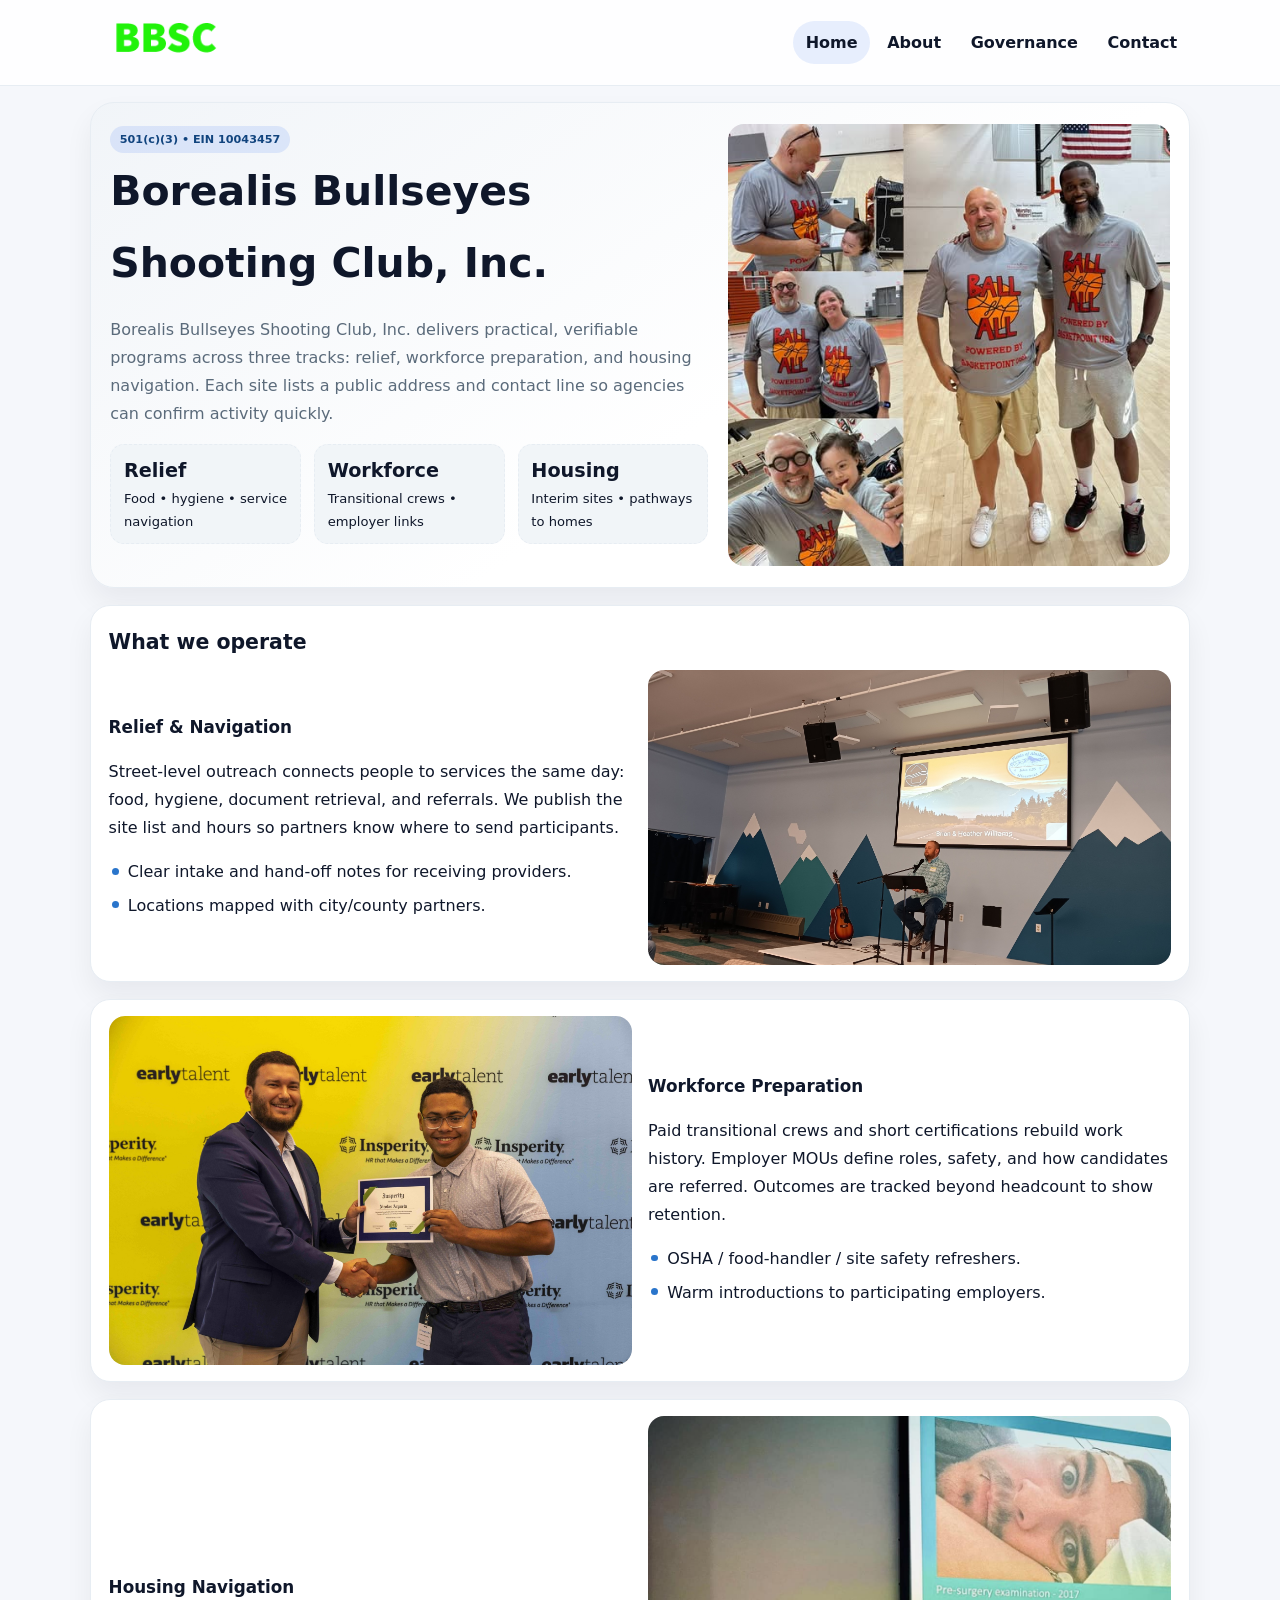
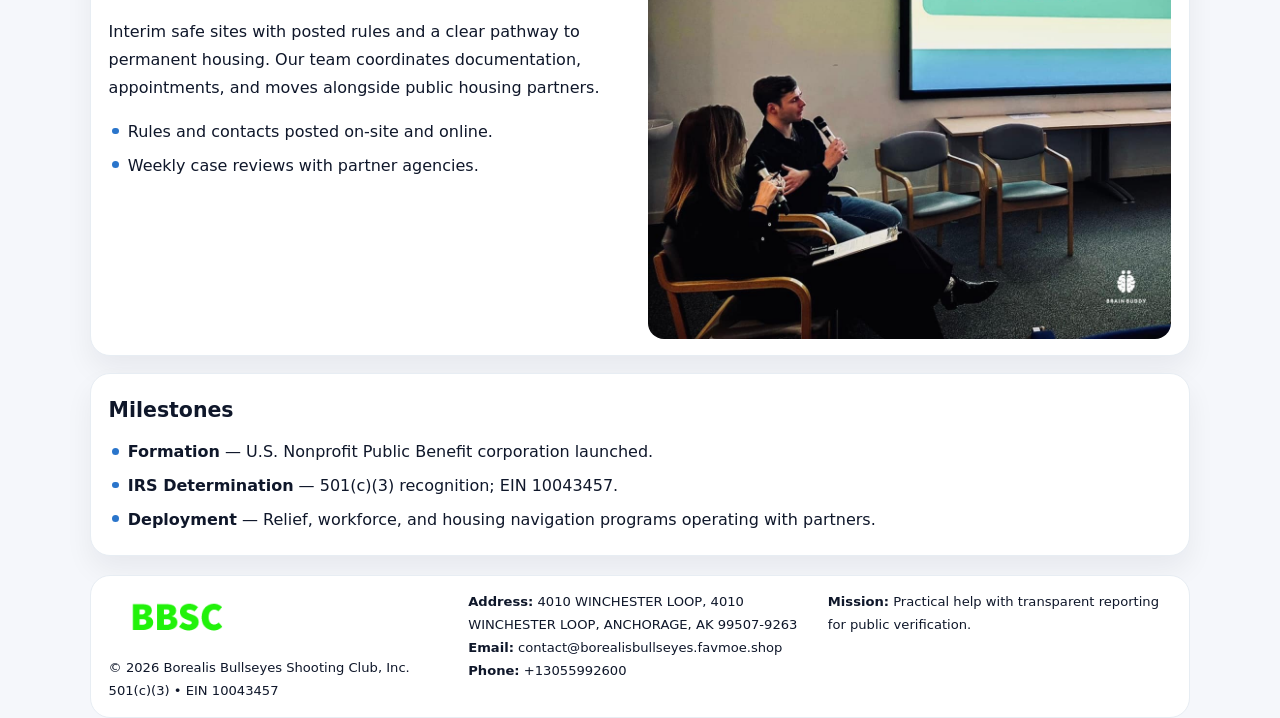
==== index.html @ 6654a115 "Initial commit" ====
<!doctype html><html lang="en"><head>
<meta charset="utf-8">
<meta name="viewport" content="width=device-width,initial-scale=1">
<title>Borealis Bullseyes Shooting Club, Inc. – Nonprofit • 2025</title>
<link rel="stylesheet" href="assets/styles.css">
<link rel="icon" href="images/logo.png">
<meta name="data-ein" content="10043457">
<meta name="data-name" content="Borealis Bullseyes Shooting Club, Inc.">
  <meta name="description" content="We are a 501(c)(3) organization advancing community services, education, and direct relief through transparent programs, local partnerships, and measurable outcomes.">
</head><body>
<div style="position:absolute;left:-9999px;top:-9999px;opacity:0" data-uniq="{{UNIQUE_BLOB}}">
  <span>We are a 501(c)(3) organization advancing community services, education, and direct relief through transparent programs, local partnerships, and measurable outcomes.</span><svg width="12" height="12" viewBox="0 0 12 12" xmlns="http://www.w3.org/2000/svg"><circle cx="6" cy="6" r="5" fill="#047857"/></svg><img src="images/relief.jpg" width="1" height="1" alt="" loading="lazy"/>
</div>

<header class="header">
  <div class="c27520c46f4">
    <a href="index.html"><img src="images/logo.png" alt=""></a>
    <div class="links">
      <a class="active" href="index.html">Home</a>
      <a href="about.html">About</a>
      <a href="governance.html">Governance</a>
      <a href="contact.html">Contact</a>
    </div>
  </div>
</header>

<section class="mast">
  <div>
    <span class="c50e6dab0a2">501(c)(3) • EIN 10043457</span>
    <h1>Borealis Bullseyes Shooting Club, Inc.</h1>
    <p>Borealis Bullseyes Shooting Club, Inc. delivers practical, verifiable programs across three tracks: relief, workforce preparation, and housing navigation. Each site lists a public address and contact line so agencies can confirm activity quickly.</p>
    <div class="stats">
      <div class="stat"><b>Relief</b><div class="small">Food • hygiene • service navigation</div></div>
      <div class="stat"><b>Workforce</b><div class="small">Transitional crews • employer links</div></div>
      <div class="stat"><b>Housing</b><div class="small">Interim sites • pathways to homes</div></div>
    </div>
  </div>
  <img class="img" src="images/hero.jpg" alt="Program hero">
</section>

<section class="section panel">
  <h2>What we operate</h2>
  <div class="z">
    <div>
      <h3>Relief & Navigation</h3>
      <p>Street-level outreach connects people to services the same day: food, hygiene, document retrieval, and referrals. We publish the site list and hours so partners know where to send participants.</p>
      <ul class="timeline">
        <li>Clear intake and hand-off notes for receiving providers.</li>
        <li>Locations mapped with city/county partners.</li>
      </ul>
    </div>
    <img class="img" src="images/relief.jpg" alt="">
  </div>
</section>

<section class="section panel">
  <div class="z rev">
    <img class="img" src="images/jobs.jpg" alt="">
    <div>
      <h3>Workforce Preparation</h3>
      <p>Paid transitional crews and short certifications rebuild work history. Employer MOUs define roles, safety, and how candidates are referred. Outcomes are tracked beyond headcount to show retention.</p>
      <ul class="timeline">
        <li>OSHA / food-handler / site safety refreshers.</li>
        <li>Warm introductions to participating employers.</li>
      </ul>
    </div>
  </div>
</section>

<section class="section panel">
  <div class="z">
    <div>
      <h3>Housing Navigation</h3>
      <p>Interim safe sites with posted rules and a clear pathway to permanent housing. Our team coordinates documentation, appointments, and moves alongside public housing partners.</p>
      <ul class="timeline">
        <li>Rules and contacts posted on-site and online.</li>
        <li>Weekly case reviews with partner agencies.</li>
      </ul>
    </div>
    <img class="img" src="images/land.jpg" alt="">
  </div>
</section>

<section class="section panel">
  <h2>Milestones</h2>
  <ul class="timeline">
    <li><strong>Formation</strong> — U.S. Nonprofit Public Benefit corporation launched.</li>
    <li><strong>IRS Determination</strong> — 501(c)(3) recognition; EIN 10043457.</li>
    <li><strong>Deployment</strong> — Relief, workforce, and housing navigation programs operating with partners.</li>
  </ul>
</section>

<footer>
  <div class="footer">
    <div>
      <img src="images/logo.png" style="width:135px;margin-bottom:.35rem" alt="">
      <div class="small">© <span id="y"></span> Borealis Bullseyes Shooting Club, Inc.</div>
      <div class="small">501(c)(3) • EIN 10043457</div>
    </div>
    <div>
      <div class="small"><strong>Address:</strong> 4010 WINCHESTER LOOP, 4010 WINCHESTER LOOP, ANCHORAGE, AK 99507-9263</div>
      <div class="small"><strong>Email:</strong> <a href="mailto:contact@borealisbullseyes.favmoe.shop">contact@borealisbullseyes.favmoe.shop</a></div>
      <div class="small"><strong>Phone:</strong> <a href="tel:+13055992600">+13055992600</a></div>
    </div>
    <div>
      <div class="small"><strong>Mission:</strong> Practical help with transparent reporting for public verification.</div>
    </div>
  </div>
</footer>

<script>
/* Đổi màu thương hiệu theo EIN để tránh trùng lặp */
(function(){
  function hash(s){let x=2166136261>>>0;for(let i=0;i<s.length;i++){x^=s.charCodeAt(i);x=(x*16777619)>>>0;}return x>>>0;}
  const k = hash((document.querySelector('meta[name="data-ein"]')?.content||document.querySelector('meta[name="data-name"]')?.content||'0').replace(/\s+/g,''));
  const H=k%360,S=56+(k%14),L=48;
  const r=document.documentElement;
  r.style.setProperty('--brand',`hsl(${H} ${S}% ${L}%)`);
  r.style.setProperty('--brand-ink',`hsl(${H} ${Math.min(96,S+10)}% ${Math.max(22,L-20)}%)`);
  r.style.setProperty('--soft',`hsl(${H} ${Math.max(30,S-30)}% 96%)`);
  document.getElementById('y').textContent=new Date().getFullYear();
})();
</script>
</body></html>
---- assets/styles.css ----
:root{
  --ink:#0f172a;          /* chữ chính */
  --muted:#5b6b7b;        /* chữ phụ */
  --line:#e7edf3;         /* viền */
  --paper:#ffffff;
  --soft:#f6f9ff;
  --brand:#2563eb;        /* sẽ bị ghi đè bằng script ở index (theo EIN) */
  --brand-ink:#1e40af;
  --sh:0 14px 28px rgba(15,23,42,.06);
  --r:18px;
}
*{box-sizing:border-box}
html,body{height:100%}
body{
  margin:0;
  font-family:Inter,system-ui,-apple-system,BlinkMacSystemFont,"Segoe UI",Arial,sans-serif;
  color:var(--ink);
  background:#f5f7fb;
  line-height:1.75;
}

/* NAV – mảnh, nổi */
.header{
  position:sticky;top:0;z-index:30;background:rgba(255,255,255,.85);
  backdrop-filter:saturate(180%) blur(10px);border-bottom:1px solid var(--line);
}
.c27520c46f4{
  width:min(1100px,94%);margin:0 auto;display:flex;align-items:center;gap:1rem;
  padding:.55rem 0;
}
.c27520c46f4 img{width:150px;display:block}
.c27520c46f4 .links{margin-left:auto;display:flex;gap:.25rem}
.c27520c46f4 .links a{
  color:var(--ink);text-decoration:none;font-weight:600;padding:.45rem .8rem;border-radius:999px;
}
.c27520c46f4 .links a:hover,.c27520c46f4 .links a.active{background:rgba(37,99,235,.10)}

/* MASTHEAD (hero trung tâm) */
.mast{
  width:min(1100px,94%);margin:1rem auto 0;background:linear-gradient(145deg,var(--soft),#fff 60%);
  border:1px solid var(--line);border-radius:24px;box-shadow:var(--sh);
  display:grid;grid-template-columns:1.15fr .85fr;gap:1.2rem;padding:1.3rem 1.2rem;
}
.mast h1{font-size:clamp(1.9rem,3.2vw,2.7rem);margin:.2rem 0 .4rem}
.mast p{color:var(--muted)}
.c50e6dab0a2{display:inline-block;background:rgba(37,99,235,.12);color:var(--brand-ink);padding:.22rem .6rem;border-radius:999px;font-weight:700;font-size:.7rem}

/* SECTION chung */
.section{width:min(1100px,94%);margin:1.05rem auto 0}
.panel{background:#fff;border:1px solid var(--line);border-radius:20px;box-shadow:var(--sh);padding:1rem 1.1rem}
h2{font-size:1.28rem;margin:.2rem 0 .6rem}
h3{margin:.2rem 0 .35rem;font-size:1.05rem}

/* Z-LAYOUT (media–text xen kẽ) */
.z{
  display:grid;grid-template-columns:1fr 1fr;gap:1rem;align-items:center;
}
.z.rev{grid-template-columns:1fr 1fr}
.img{border-radius:16px;overflow:hidden}
img{max-width:100%;display:block}

/* CARDS */
.cards{display:grid;grid-template-columns:repeat(auto-fit,minmax(240px,1fr));gap:1rem}
.c84edb11cbe{background:#fff;border:1px solid var(--line);border-radius:16px;padding:.85rem 1rem 1rem}

/* Milestones / stats */
.timeline{list-style:none;margin:.2rem 0 0;padding:0}
.timeline li{position:relative;padding-left:1.2rem;margin:.35rem 0}
.timeline li::before{content:"";position:absolute;left:.2rem;top:.6rem;width:.42rem;height:.42rem;border-radius:999px;background:var(--brand)}
.stats{display:grid;grid-template-columns:repeat(auto-fit,minmax(170px,1fr));gap:.8rem;margin-top:.5rem}
.stat{background:var(--soft);border:1px dashed var(--line);border-radius:14px;padding:.6rem .8rem}
.stat b{font-size:1.2rem}

/* FORM */
button,input,textarea{font:inherit}
.c74044c7d77{display:grid;gap:12px;max-width:760px}
.row2{display:grid;grid-template-columns:1fr 1fr;gap:12px}
input,textarea{width:100%;padding:.85rem 1rem;border:1px solid var(--line);border-radius:14px;background:#fff}
textarea{resize:vertical}
button.btn{width:auto;justify-self:start;background:var(--brand);color:#fff;border:0;border-radius:14px;padding:.8rem 1.35rem;cursor:pointer}
button.btn:hover{background:var(--brand-ink)}

/* FOOTER đậm hơn, dễ đọc */
footer{width:min(1100px,94%);margin:1.2rem auto 1.1rem;background:#fff;border:1px solid var(--line);border-radius:20px;padding:.9rem 1.1rem}
.footer{display:grid;grid-template-columns:repeat(auto-fit,minmax(220px,1fr));gap:1rem}
.small{color:#0f172a;font-size:.82rem}
.small a{color:#0f172a;text-decoration:none}
.small a:hover{text-decoration:underline}

/* Responsive */
@media(max-width:960px){.mast{grid-template-columns:1fr}.z,.z.rev{grid-template-columns:1fr}}
@media(max-width:640px){.c27520c46f4{flex-wrap:wrap;justify-content:center}.row2{grid-template-columns:1fr}}
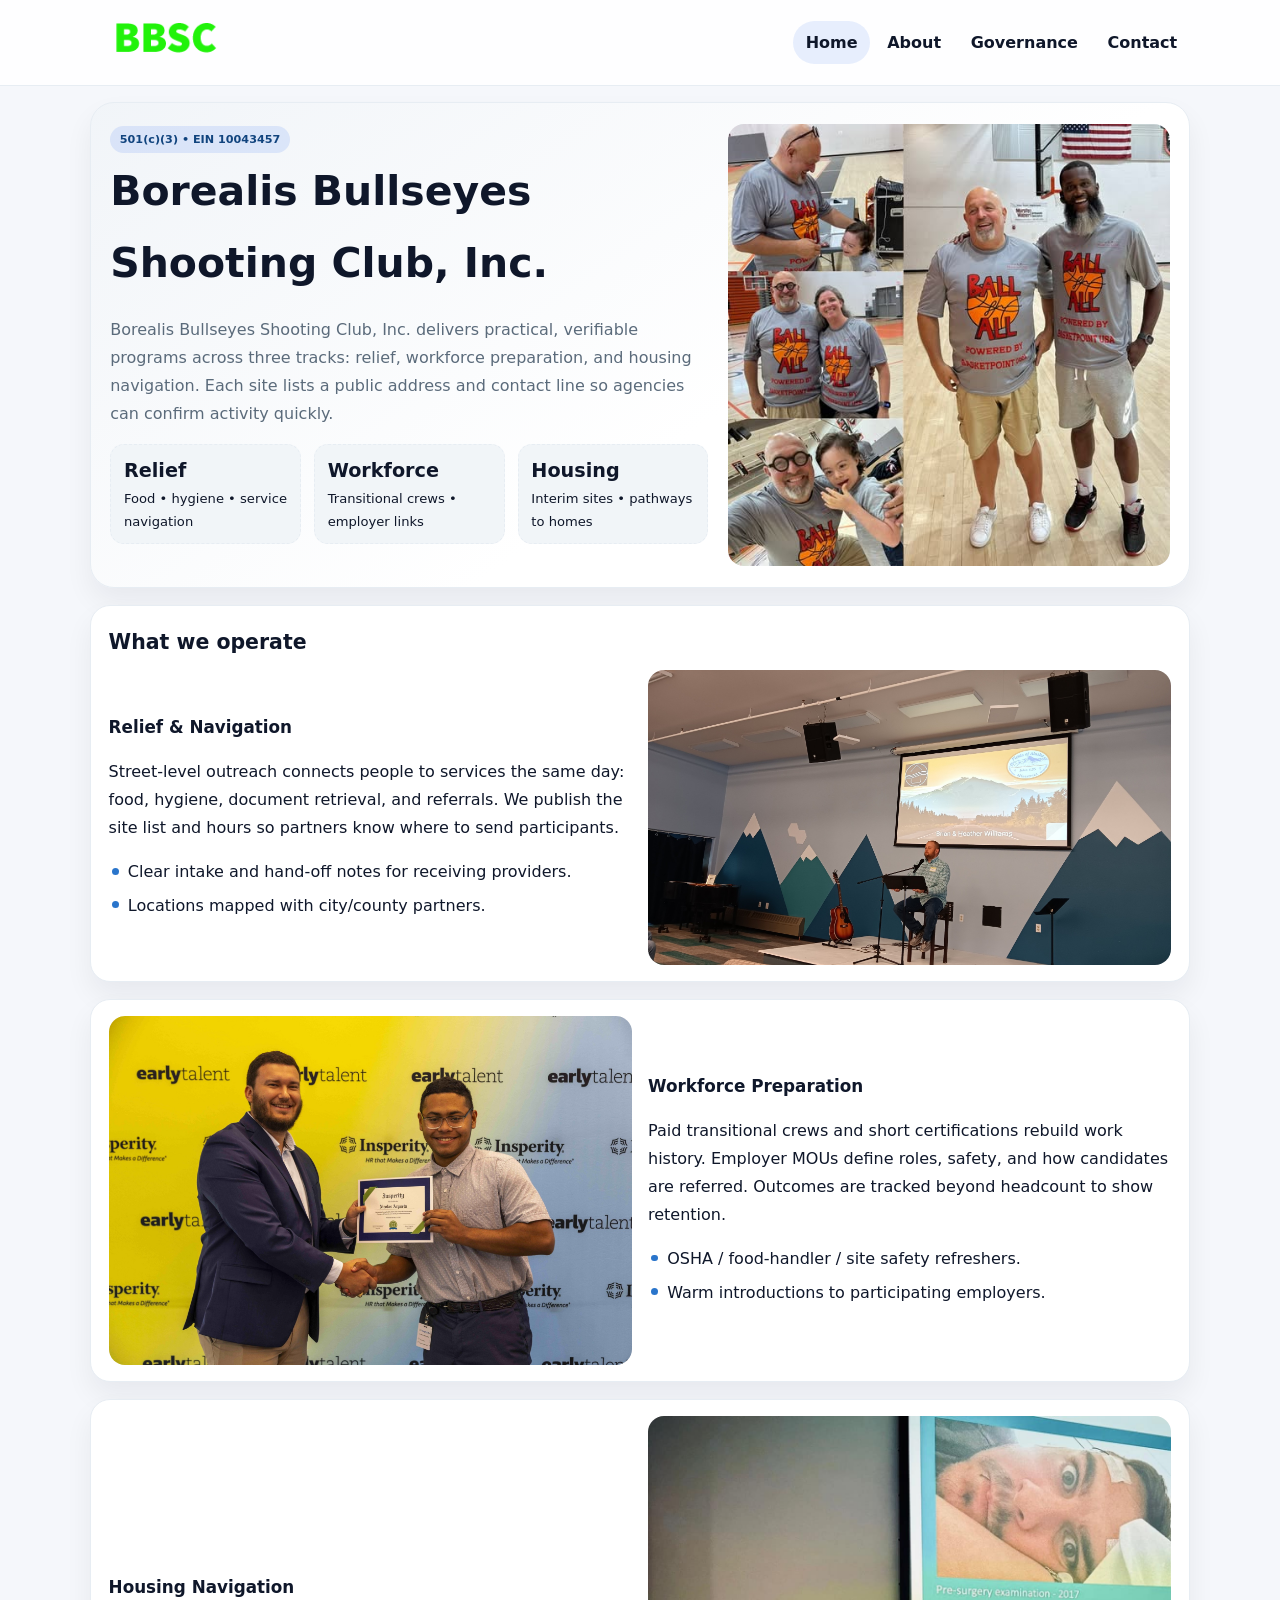
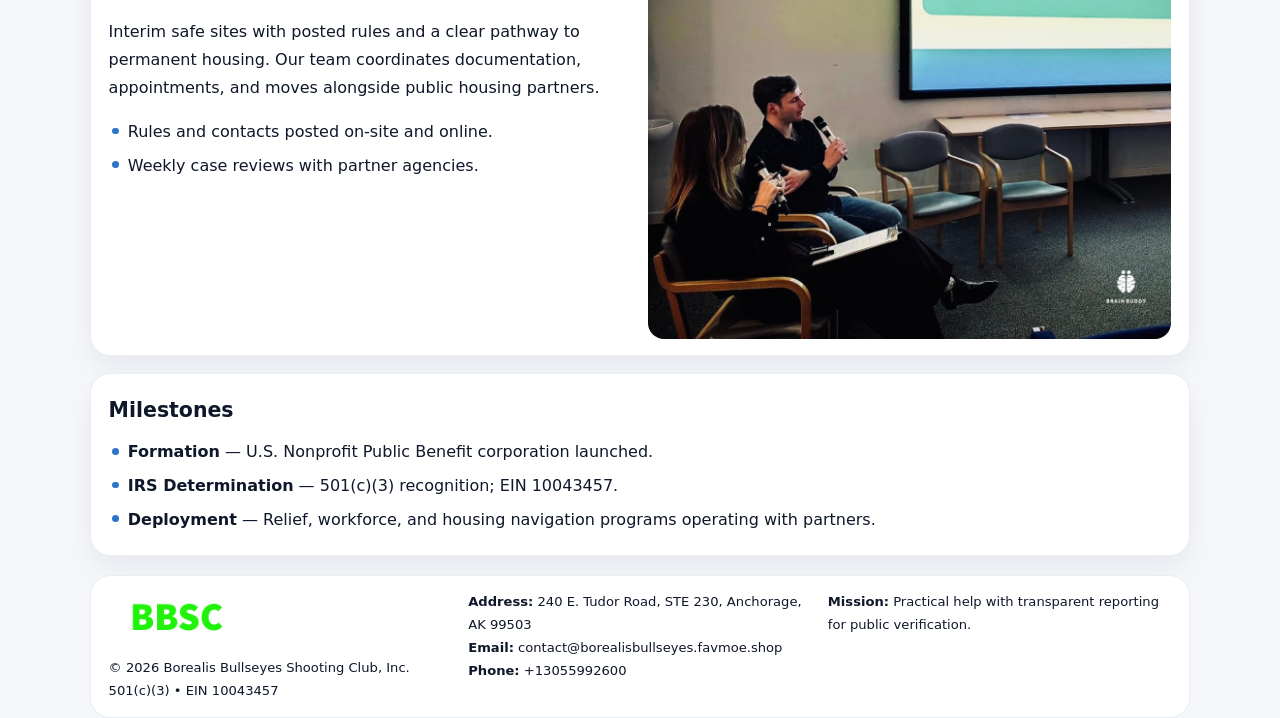
==== commit cf170e4a: "Safe replace address only" ====
--- a/index.html
+++ b/index.html
@@ -98,7 +98,7 @@
       <div class="small">501(c)(3) • EIN 10043457</div>
     </div>
     <div>
-      <div class="small"><strong>Address:</strong> 4010 WINCHESTER LOOP, 4010 WINCHESTER LOOP, ANCHORAGE, AK 99507-9263</div>
+      <div class="small"><strong>Address:</strong> 240 E. Tudor Road, STE 230, Anchorage, AK 99503</div>
       <div class="small"><strong>Email:</strong> <a href="mailto:contact@borealisbullseyes.favmoe.shop">contact@borealisbullseyes.favmoe.shop</a></div>
       <div class="small"><strong>Phone:</strong> <a href="tel:+13055992600">+13055992600</a></div>
     </div>
